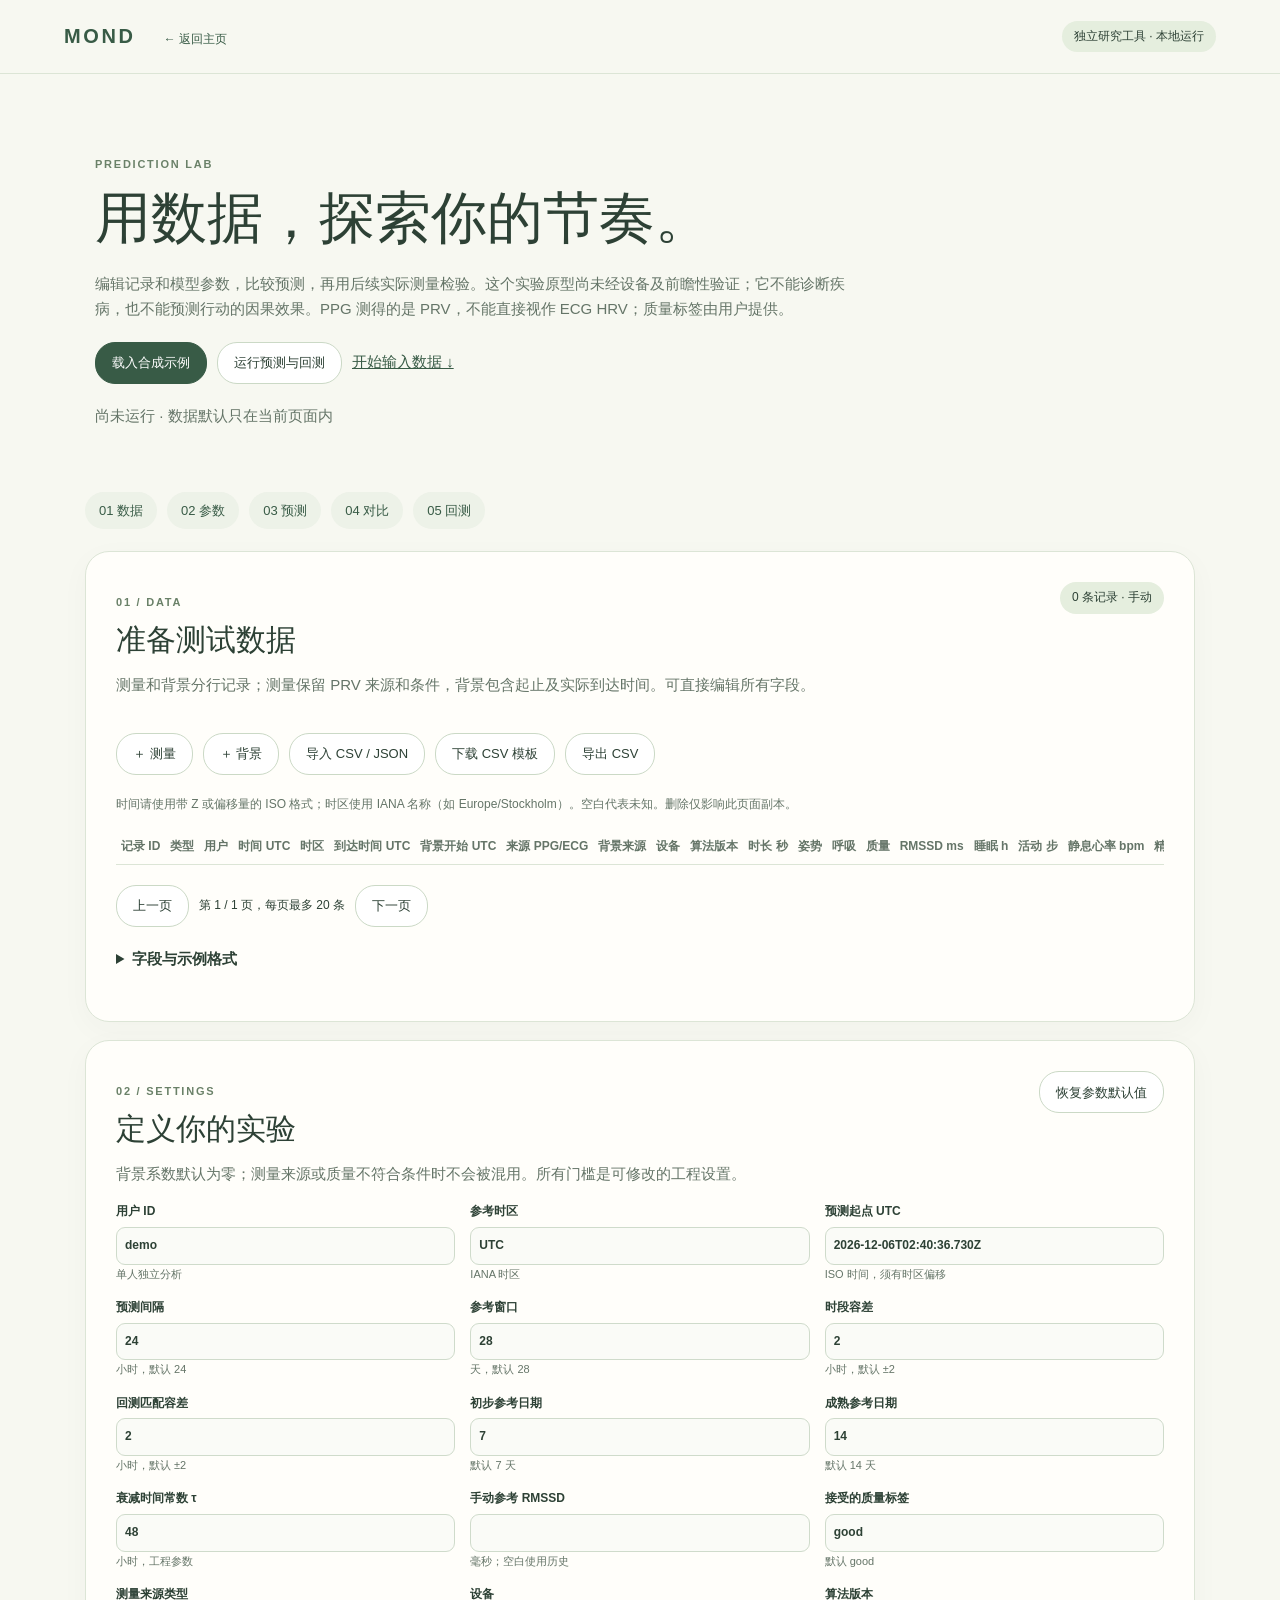
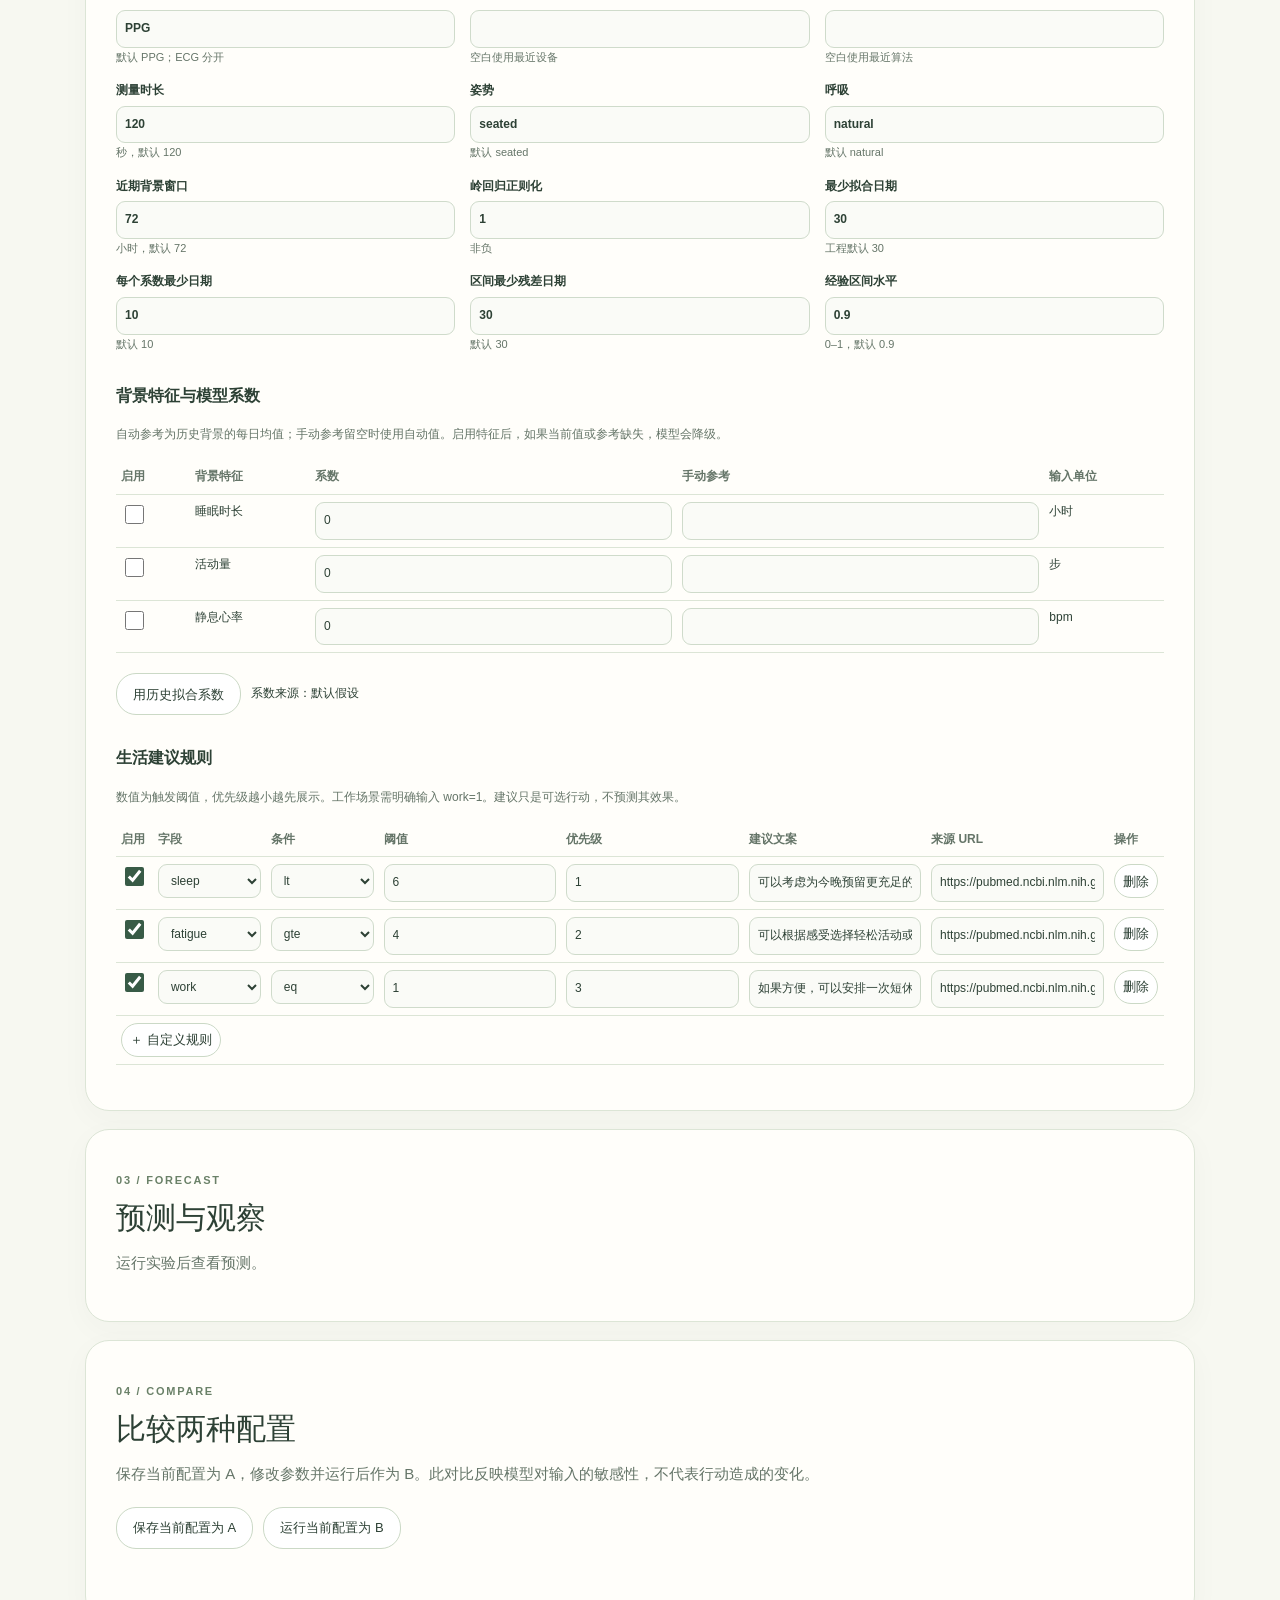
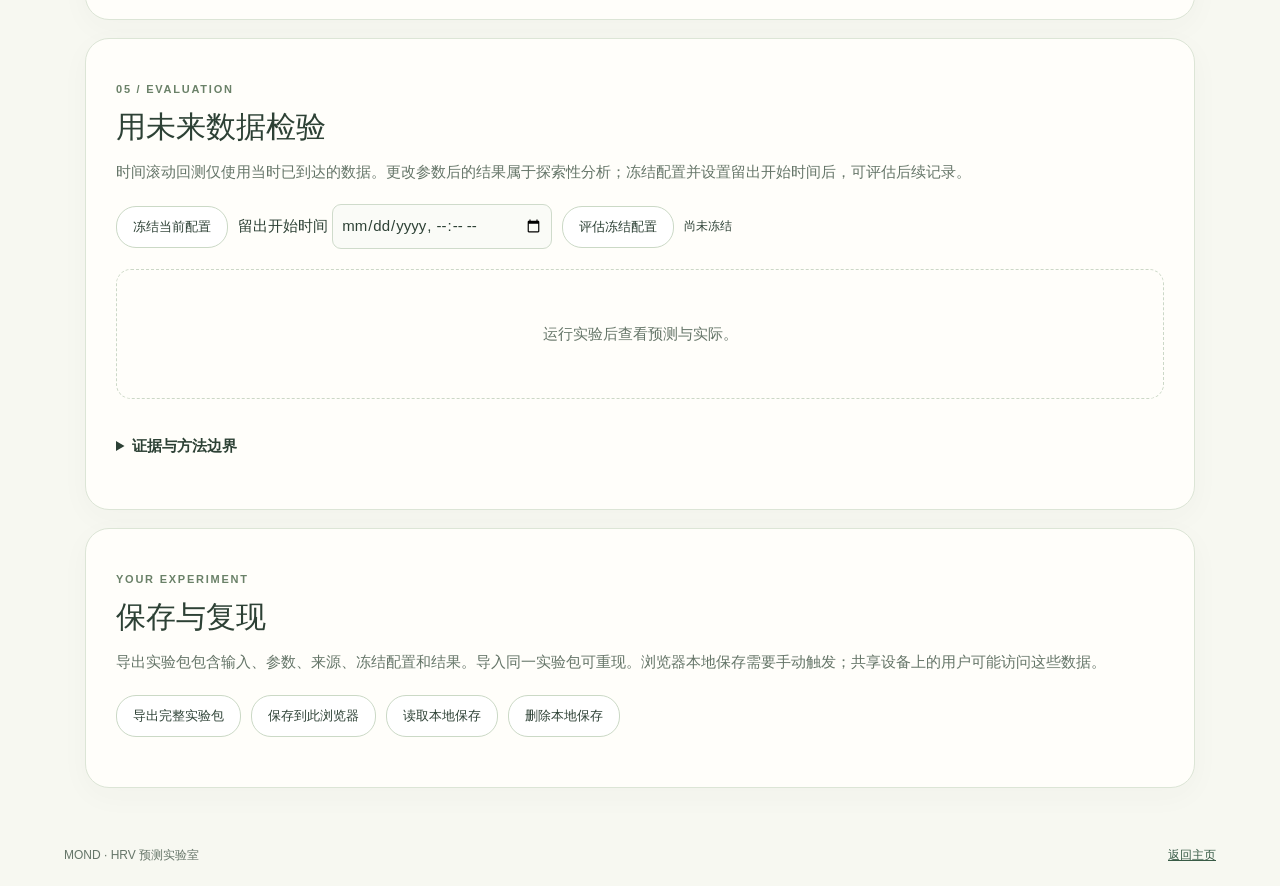
==== prediction-lab.html @ 787aa173 "Add standalone HRV prediction lab" ====
<!DOCTYPE html>
<html lang="zh-CN">
  <head>
    <meta charset="utf-8" />
    <meta name="viewport" content="width=device-width,initial-scale=1" />
    <meta name="theme-color" content="#f7f8f1" />
    <title>MOND · HRV 预测实验室</title>
    <link rel="stylesheet" href="./prediction-lab/lab.css" />
    <script defer src="./prediction-lab/engine.js"></script>
    <script defer src="./prediction-lab/lab.js"></script>
  </head>
  <body>
    <header>
      <a href="./index.html" class="brand">MOND <span>← 返回主页</span></a
      ><span class="tag">独立研究工具 · 本地运行</span>
    </header>
    <main>
      <section class="intro">
        <p class="eyebrow">PREDICTION LAB</p>
        <h1>用数据，探索你的节奏。</h1>
        <p>
          编辑记录和模型参数，比较预测，再用后续实际测量检验。这个实验原型尚未经设备及前瞻性验证；它不能诊断疾病，也不能预测行动的因果效果。PPG
          测得的是 PRV，不能直接视作 ECG HRV；质量标签由用户提供。
        </p>
        <div class="actions">
          <button id="demo" class="primary">载入合成示例</button
          ><button id="run">运行预测与回测</button
          ><a href="#data">开始输入数据 ↓</a>
        </div>
        <p id="status" role="status" aria-live="polite">
          尚未运行 · 数据默认只在当前页面内
        </p>
      </section>
      <nav class="tabs" aria-label="页面导航">
        <a href="#data">01 数据</a><a href="#settings">02 参数</a
        ><a href="#prediction">03 预测</a><a href="#compare">04 对比</a
        ><a href="#evaluation">05 回测</a>
      </nav>
      <section class="card" id="data">
        <div class="heading">
          <div>
            <p class="eyebrow">01 / DATA</p>
            <h2>准备测试数据</h2>
            <p>
              测量和背景分行记录；测量保留 PRV
              来源和条件，背景包含起止及实际到达时间。可直接编辑所有字段。
            </p>
          </div>
          <span id="data-count" class="badge">0 条记录</span>
        </div>
        <div class="actions">
          <button id="add-measurement">＋ 测量</button
          ><button id="add-context">＋ 背景</button
          ><label class="button" for="import">导入 CSV / JSON</label
          ><input
            id="import"
            type="file"
            accept=".csv,.json,application/json,text/csv"
            hidden
          /><button id="template">下载 CSV 模板</button
          ><button id="export-csv">导出 CSV</button>
        </div>
        <p class="hint">
          时间请使用带 Z 或偏移量的 ISO 格式；时区使用 IANA 名称（如
          Europe/Stockholm）。空白代表未知。删除仅影响此页面副本。
        </p>
        <div class="table-wrap"><table id="data-table"></table></div>
        <div id="table-nav" class="actions" aria-label="数据分页"></div>
        <details>
          <summary>字段与示例格式</summary>
          <p>
            type 为 measurement 或 context。modality 标识 PPG 或 ECG；source
            标识背景来源。time 为测量时间或背景结束时间；start
            为背景开始时间；arrival 为可用时间。sleep 单位小时，activity
            单位步数，rhr 单位 bpm，energy、fatigue 为 1–5，work：1 是工作、0
            不是；diet：用户明确记录的饮食背景，1 有、0
            无。设备与算法必须准确标识，quality 默认 good。
          </p>
        </details>
        <div id="data-errors" class="error" role="alert"></div>
      </section>
      <section class="card" id="settings">
        <div class="heading">
          <div>
            <p class="eyebrow">02 / SETTINGS</p>
            <h2>定义你的实验</h2>
            <p>
              背景系数默认为零；测量来源或质量不符合条件时不会被混用。所有门槛是可修改的工程设置。
            </p>
          </div>
          <button id="reset">恢复参数默认值</button>
        </div>
        <div id="config-fields" class="form-grid"></div>
        <h3>背景特征与模型系数</h3>
        <p class="hint">
          自动参考为历史背景的每日均值；手动参考留空时使用自动值。启用特征后，如果当前值或参考缺失，模型会降级。
        </p>
        <div class="table-wrap"><table id="features"></table></div>
        <div class="actions">
          <button id="fit">用历史拟合系数</button
          ><span id="fit-status" class="hint">系数来源：默认假设</span>
        </div>
        <h3>生活建议规则</h3>
        <p class="hint">
          数值为触发阈值，优先级越小越先展示。工作场景需明确输入
          work=1。建议只是可选行动，不预测其效果。
        </p>
        <div class="table-wrap"><table id="rules"></table></div>
      </section>
      <section class="card" id="prediction">
        <p class="eyebrow">03 / FORECAST</p>
        <h2>预测与观察</h2>
        <p id="forecast-empty">运行实验后查看预测。</p>
        <div id="forecast" hidden>
          <div id="forecast-cards" class="metrics"></div>
          <p id="forecast-info"></p>
          <div id="contributions"></div>
          <div class="notice">
            <strong>此刻可以尝试</strong>
            <p id="advice"></p>
            <p id="advice-evidence" class="hint"></p>
          </div>
        </div>
      </section>
      <section class="card" id="compare">
        <p class="eyebrow">04 / COMPARE</p>
        <h2>比较两种配置</h2>
        <p>
          保存当前配置为 A，修改参数并运行后作为
          B。此对比反映模型对输入的敏感性，不代表行动造成的变化。
        </p>
        <div class="actions">
          <button id="save-a">保存当前配置为 A</button
          ><button id="compare-b">运行当前配置为 B</button>
        </div>
        <div id="compare-result" class="metrics"></div>
      </section>
      <section class="card" id="evaluation">
        <p class="eyebrow">05 / EVALUATION</p>
        <h2>用未来数据检验</h2>
        <p>
          时间滚动回测仅使用当时已到达的数据。更改参数后的结果属于探索性分析；冻结配置并设置留出开始时间后，可评估后续记录。
        </p>
        <div class="actions">
          <button id="freeze">冻结当前配置</button
          ><label
            >留出开始时间 <input id="holdout" type="datetime-local" /></label
          ><button id="holdout-run">评估冻结配置</button
          ><span id="freeze-status" class="hint">尚未冻结</span>
        </div>
        <div id="chart" class="chart-empty">运行实验后查看预测与实际。</div>
        <div id="metrics" class="table-wrap"></div>
        <p id="evaluation-info" class="hint"></p>
        <details>
          <summary>证据与方法边界</summary>
          <p>
            页面实现连续时间衰减自回归实验模型，而非已验证的分层世界模型；默认系数不是文献效应量。预测区间来自此前的样本外残差，不保证覆盖率。主动测量与测量误差可能影响结果；合成数据不能证明有效性。
          </p>
          <p>
            <a href="https://github.com/im-ethz/flirt">FLIRT 特征提取</a> ·
            <a href="https://github.com/nijianmo/fit-rec">FitRec 运动心率</a> ·
            <a
              href="https://github.com/StatisticalReinforcementLearningLab/HeartstepsV1Code"
              >HeartSteps 行动试验</a
            >
            · <a href="https://arxiv.org/abs/2608.15309">生理世界模型框架</a> ·
            <a href="https://pubmed.ncbi.nlm.nih.gov/42833133/">个体睡眠研究</a>
          </p>
        </details>
      </section>
      <section class="card">
        <p class="eyebrow">YOUR EXPERIMENT</p>
        <h2>保存与复现</h2>
        <p>
          导出实验包包含输入、参数、来源、冻结配置和结果。导入同一实验包可重现。浏览器本地保存需要手动触发；共享设备上的用户可能访问这些数据。
        </p>
        <div class="actions">
          <button id="export">导出完整实验包</button
          ><button id="save-local">保存到此浏览器</button
          ><button id="load-local">读取本地保存</button
          ><button id="clear-local">删除本地保存</button>
        </div>
      </section>
    </main>
    <footer>MOND · HRV 预测实验室 <a href="./index.html">返回主页</a></footer>
  </body>
</html>
---- prediction-lab/lab.css ----
:root {
  --ink: #2d4135;
  --muted: #657568;
  --line: #dce5d6;
  --sage: #e5eede;
  --paper: #fffefa;
  --bg: #f7f8f1;
  --green: #385b46;
}
* {
  box-sizing: border-box;
}
html {
  scroll-behavior: smooth;
}
body {
  margin: 0;
  background: var(--bg);
  font: 15px/1.65 -apple-system, BlinkMacSystemFont, "Noto Sans SC", sans-serif;
  color: var(--ink);
}
header,
footer {
  display: flex;
  justify-content: space-between;
  align-items: center;
  padding: 20px max(5vw, 20px);
  gap: 15px;
}
header {
  border-bottom: 1px solid var(--line);
}
a {
  color: var(--green);
}
.brand {
  text-decoration: none;
  font-size: 20px;
  letter-spacing: 0.13em;
  font-weight: 700;
}
.brand span {
  font-size: 12px;
  letter-spacing: 0;
  font-weight: 400;
  margin-left: 20px;
}
.tag,
.badge {
  background: var(--sage);
  border-radius: 30px;
  padding: 6px 12px;
  font-size: 12px;
}
main {
  max-width: 1150px;
  margin: auto;
  padding: 20px;
}
.intro {
  padding: 50px 10px 38px;
  max-width: 780px;
}
.eyebrow {
  font-size: 11px;
  letter-spacing: 0.16em;
  font-weight: 700;
  color: #6a8168;
}
h1,
h2 {
  font-family: Georgia, "Songti SC", serif;
  font-weight: 400;
  line-height: 1.2;
}
h1 {
  font-size: clamp(34px, 6vw, 56px);
  margin: 12px 0 20px;
}
h2 {
  font-size: 30px;
  margin: 4px 0 12px;
}
h3 {
  font-size: 16px;
  margin-top: 30px;
}
p {
  color: var(--muted);
}
.actions {
  display: flex;
  align-items: center;
  gap: 10px;
  flex-wrap: wrap;
  margin: 20px 0;
}
button,
.button {
  cursor: pointer;
  border: 1px solid #cbd9c6;
  background: #fff;
  color: var(--ink);
  border-radius: 20px;
  padding: 9px 16px;
  font: inherit;
  font-size: 13px;
  min-height: 42px;
}
button:hover,
.button:hover {
  background: var(--sage);
}
button.primary {
  background: var(--green);
  color: white;
  border-color: var(--green);
}
button:focus-visible,
input:focus-visible,
select:focus-visible,
textarea:focus-visible,
a:focus-visible {
  outline: 3px solid #739a72;
  outline-offset: 2px;
}
.tabs {
  display: flex;
  gap: 10px;
  overflow: auto;
  padding: 10px 0 22px;
}
.tabs a {
  white-space: nowrap;
  text-decoration: none;
  padding: 8px 14px;
  background: #edf2e8;
  border-radius: 20px;
  font-size: 13px;
}
.card {
  background: var(--paper);
  border: 1px solid var(--line);
  border-radius: 24px;
  padding: 30px;
  margin-bottom: 18px;
  box-shadow: 0 8px 30px #304b3508;
}
.heading {
  display: flex;
  justify-content: space-between;
  gap: 15px;
  align-items: start;
}
.form-grid {
  display: grid;
  grid-template-columns: repeat(3, minmax(0, 1fr));
  gap: 15px;
}
.form-grid label {
  display: block;
  font-size: 12px;
  font-weight: 600;
}
.form-grid small {
  display: block;
  font-size: 11px;
  color: var(--muted);
  font-weight: 400;
}
.form-grid input,
.form-grid select {
  display: block;
  width: 100%;
  margin-top: 5px;
}
input,
select,
textarea {
  font: inherit;
  color: var(--ink);
  background: #fafbf7;
  border: 1px solid #cfdbcb;
  border-radius: 9px;
  padding: 8px;
}
input[type="checkbox"] {
  width: 19px;
  height: 19px;
  accent-color: var(--green);
}
.hint {
  font-size: 12px;
}
.error {
  color: #a3472d;
  white-space: pre-wrap;
}
.table-wrap {
  overflow: auto;
  max-width: 100%;
  margin: 15px 0;
}
table {
  border-collapse: collapse;
  width: 100%;
  font-size: 12px;
}
th {
  text-align: left;
  white-space: nowrap;
  color: var(--muted);
}
th,
td {
  border-bottom: 1px solid var(--line);
  padding: 7px 5px;
  vertical-align: top;
}
td input:not([type="checkbox"]),
td select {
  min-width: 100px;
  width: 100%;
  font-size: 12px;
}
#data-table input {
  min-width: 120px;
}
#data-table input[data-field="time"],
#data-table input[data-field="arrival"],
#data-table input[data-field="start"] {
  min-width: 185px;
}
td button {
  min-height: 34px;
  padding: 4px 8px;
}
.metrics {
  display: grid;
  grid-template-columns: repeat(auto-fit, minmax(170px, 1fr));
  gap: 12px;
  margin: 20px 0;
}
.metric,
.notice {
  padding: 18px;
  border-radius: 16px;
  background: #f0f5eb;
}
.metric strong {
  display: block;
  font-size: 23px;
  font-weight: 500;
}
.metric small {
  color: var(--muted);
}
.notice {
  background: #f4f0e7;
  margin-top: 20px;
}
.notice p {
  margin: 8px 0;
}
.chart-empty {
  min-height: 130px;
  border: 1px dashed #ccd8c7;
  border-radius: 15px;
  display: grid;
  place-items: center;
  padding: 18px;
  color: var(--muted);
  overflow: auto;
}
.chart-empty svg {
  width: 100%;
  min-width: 500px;
  max-height: 270px;
}
.chart-empty text {
  font-size: 11px;
  fill: #657568;
}
details {
  margin: 20px 0;
}
summary {
  cursor: pointer;
  font-weight: 600;
}
footer {
  font-size: 12px;
  color: var(--muted);
}
@media (max-width: 700px) {
  main {
    padding: 12px;
  }
  .intro {
    padding: 32px 8px;
  }
  .card {
    padding: 21px;
    border-radius: 19px;
  }
  .form-grid {
    grid-template-columns: 1fr 1fr;
  }
  .heading {
    display: block;
  }
  .tag {
    font-size: 10px;
  }
  .brand span {
    display: block;
    margin: 0;
    font-size: 11px;
  }
  .metrics {
    grid-template-columns: 1fr 1fr;
  }
}
@media (max-width: 420px) {
  .form-grid,
  .metrics {
    grid-template-columns: 1fr;
  }
}

.metrics .hint {
  overflow-wrap: anywhere;
}
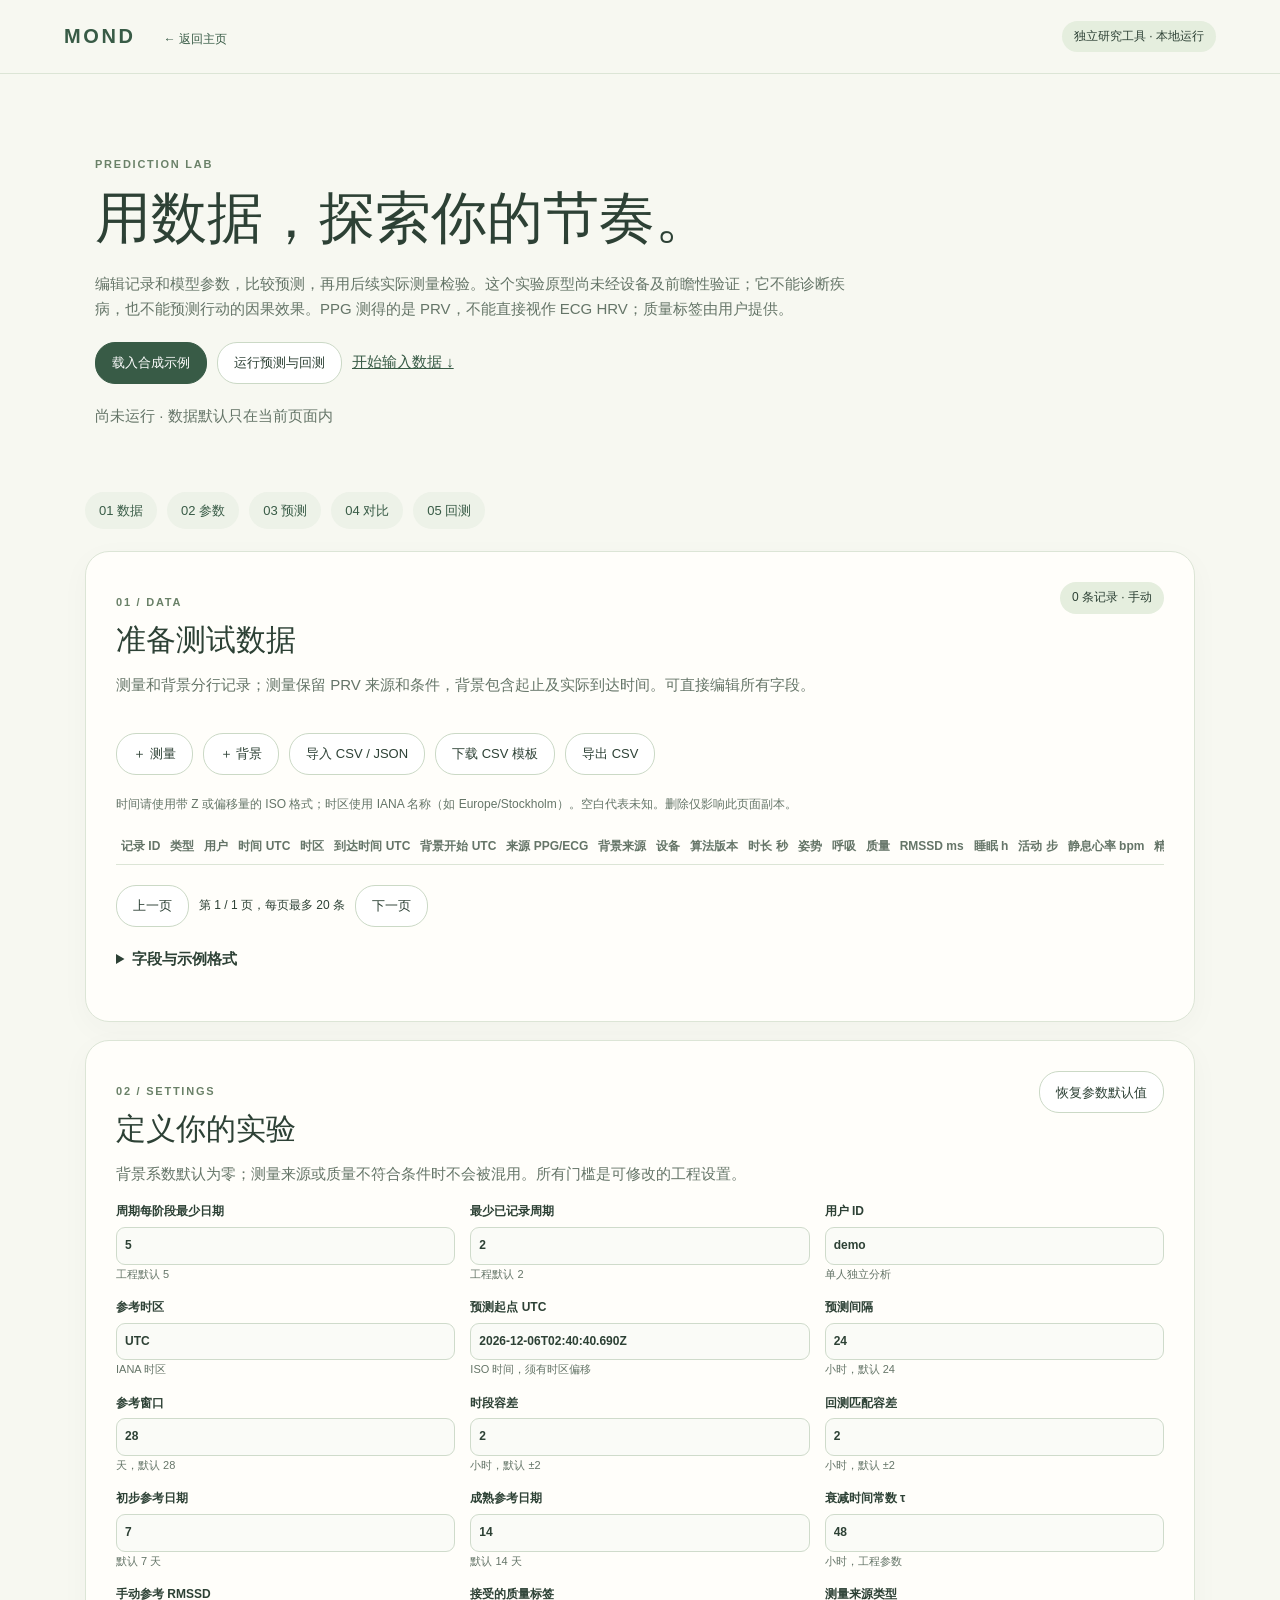
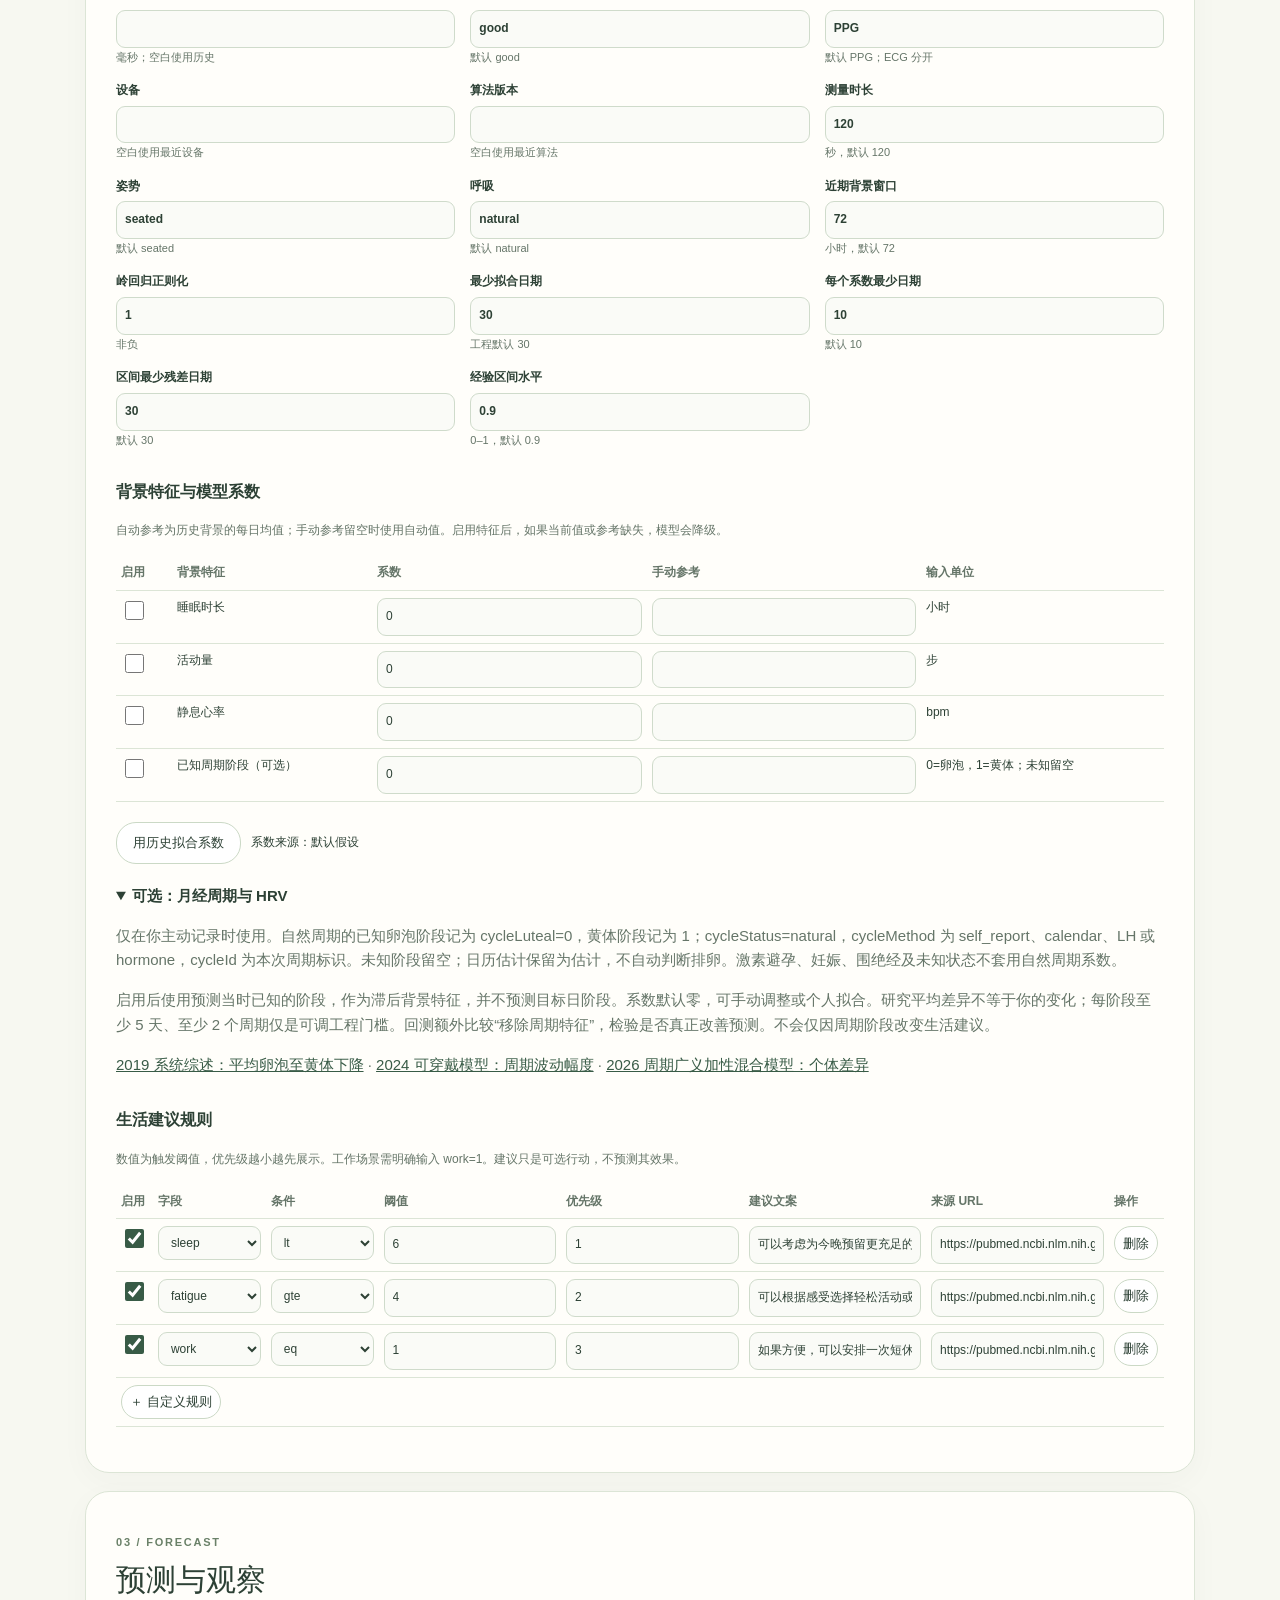
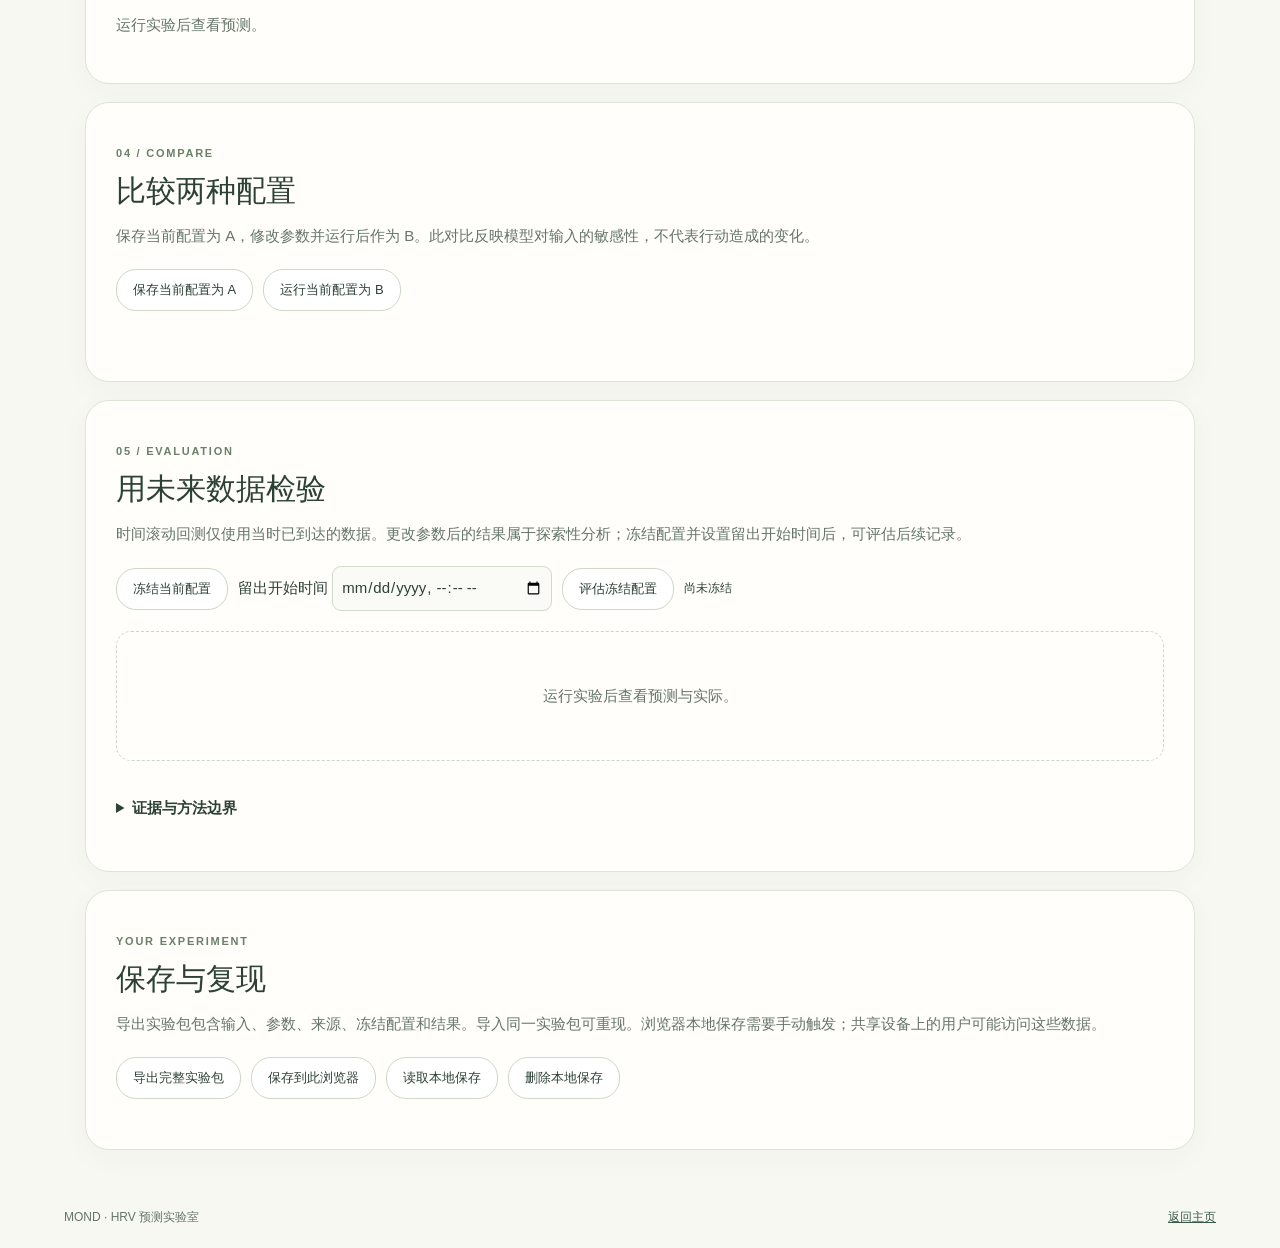
==== commit 1706709c: "Add optional menstrual-cycle context and evidence" ====
--- a/prediction-lab.html
+++ b/prediction-lab.html
@@ -100,6 +100,33 @@
           <button id="fit">用历史拟合系数</button
           ><span id="fit-status" class="hint">系数来源：默认假设</span>
         </div>
+        <details open>
+          <summary>可选：月经周期与 HRV</summary>
+          <p>
+            仅在你主动记录时使用。自然周期的已知卵泡阶段记为
+            cycleLuteal=0，黄体阶段记为 1；cycleStatus=natural，cycleMethod 为
+            self_report、calendar、LH 或 hormone，cycleId
+            为本次周期标识。未知阶段留空；日历估计保留为估计，不自动判断排卵。激素避孕、妊娠、围绝经及未知状态不套用自然周期系数。
+          </p>
+          <p>
+            启用后使用预测当时已知的阶段，作为滞后背景特征，并不预测目标日阶段。系数默认零，可手动调整或个人拟合。研究平均差异不等于你的变化；每阶段至少
+            5 天、至少 2
+            个周期仅是可调工程门槛。回测额外比较“移除周期特征”，检验是否真正改善预测。不会仅因周期阶段改变生活建议。
+          </p>
+          <p>
+            <a href="https://pmc.ncbi.nlm.nih.gov/articles/PMC6912442/"
+              >2019 系统综述：平均卵泡至黄体下降</a
+            >
+            ·
+            <a href="https://pmc.ncbi.nlm.nih.gov/articles/PMC11666598/"
+              >2024 可穿戴模型：周期波动幅度</a
+            >
+            ·
+            <a href="https://pubmed.ncbi.nlm.nih.gov/42012497/"
+              >2026 周期广义加性混合模型：个体差异</a
+            >
+          </p>
+        </details>
         <h3>生活建议规则</h3>
         <p class="hint">
           数值为触发阈值，优先级越小越先展示。工作场景需明确输入
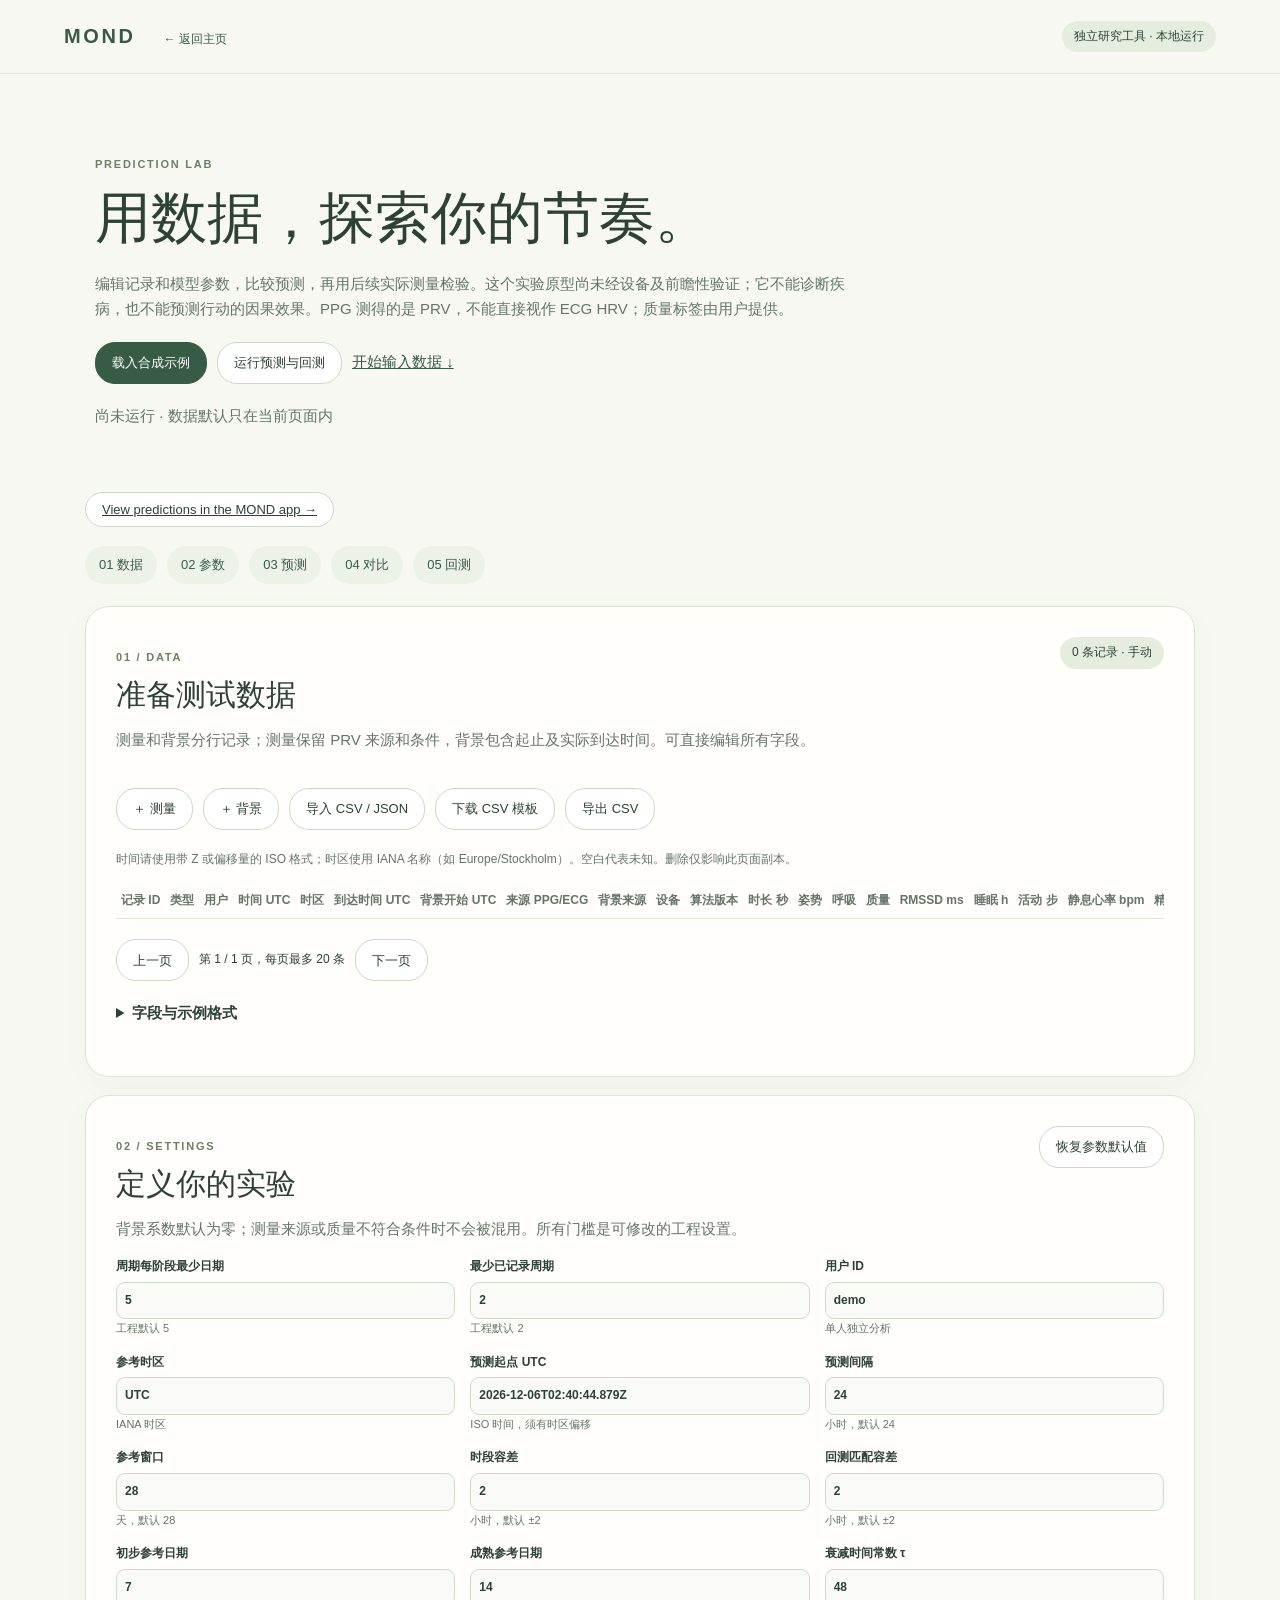
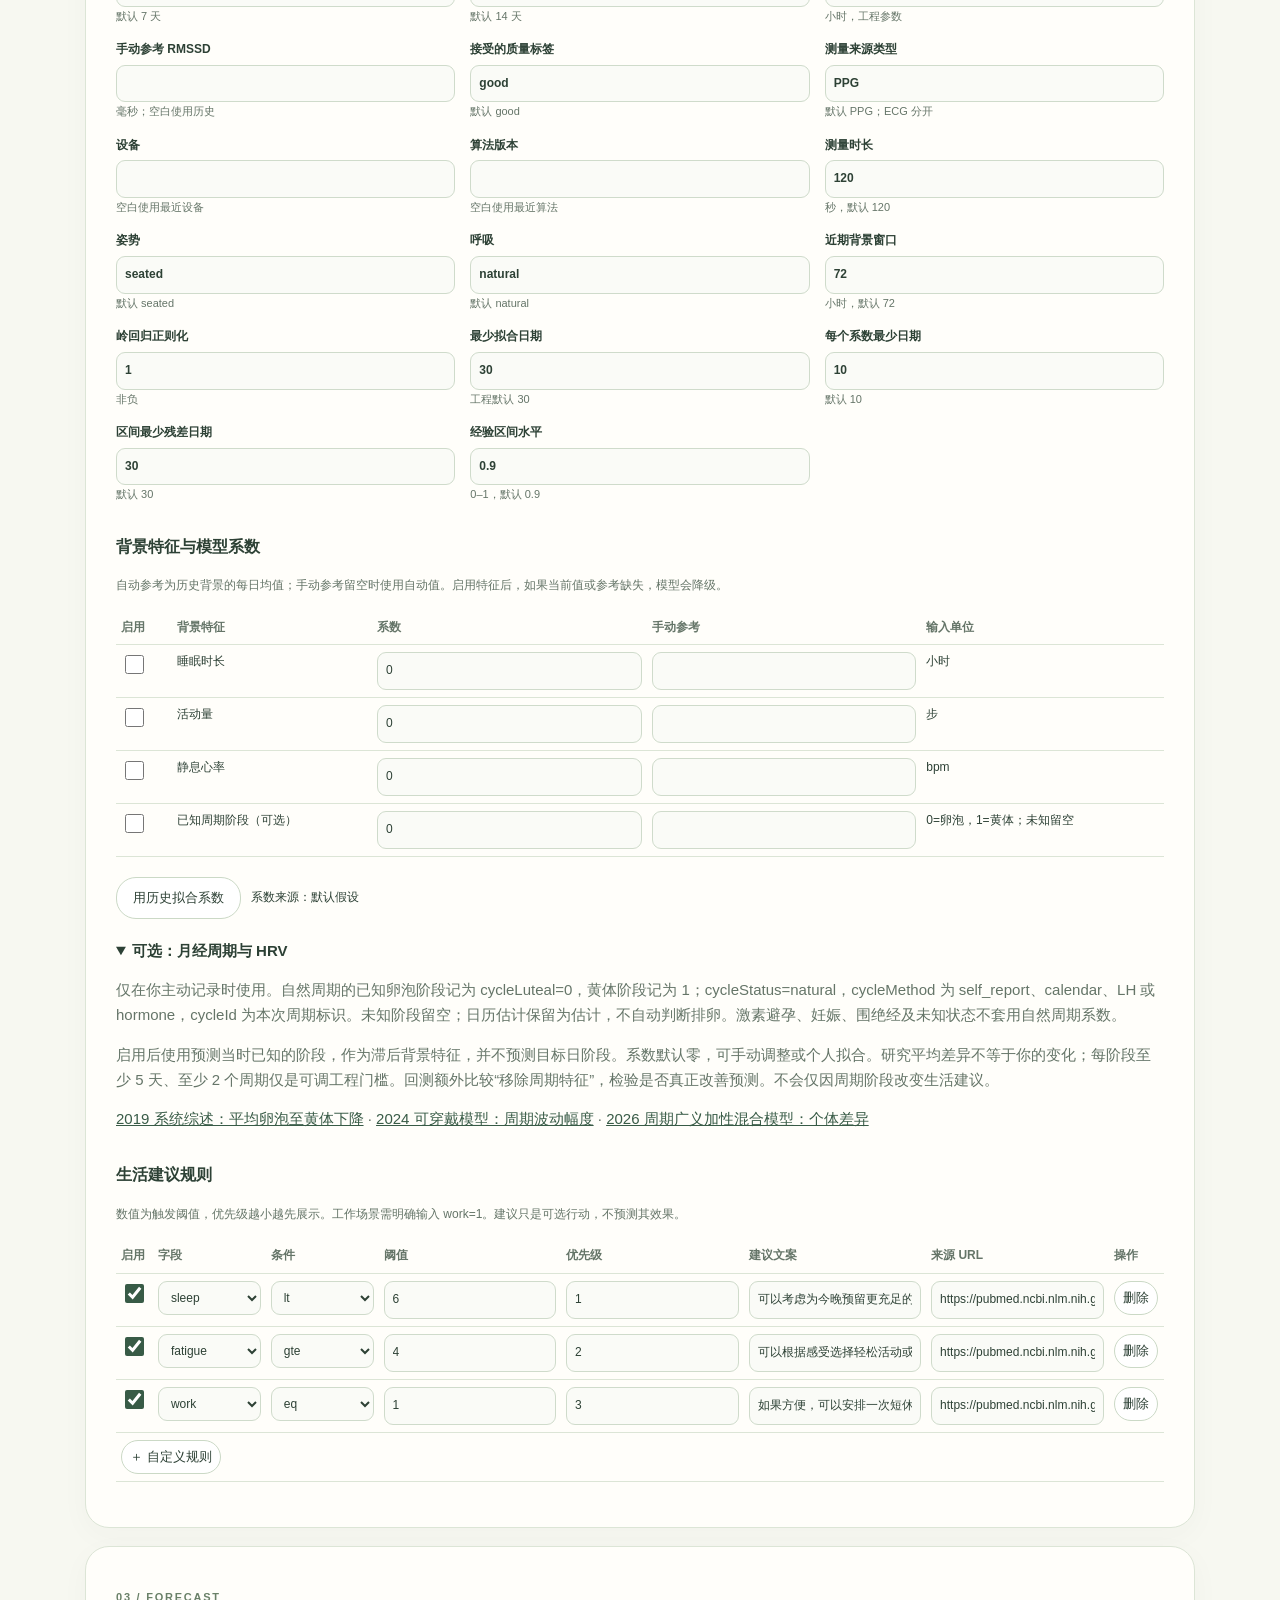
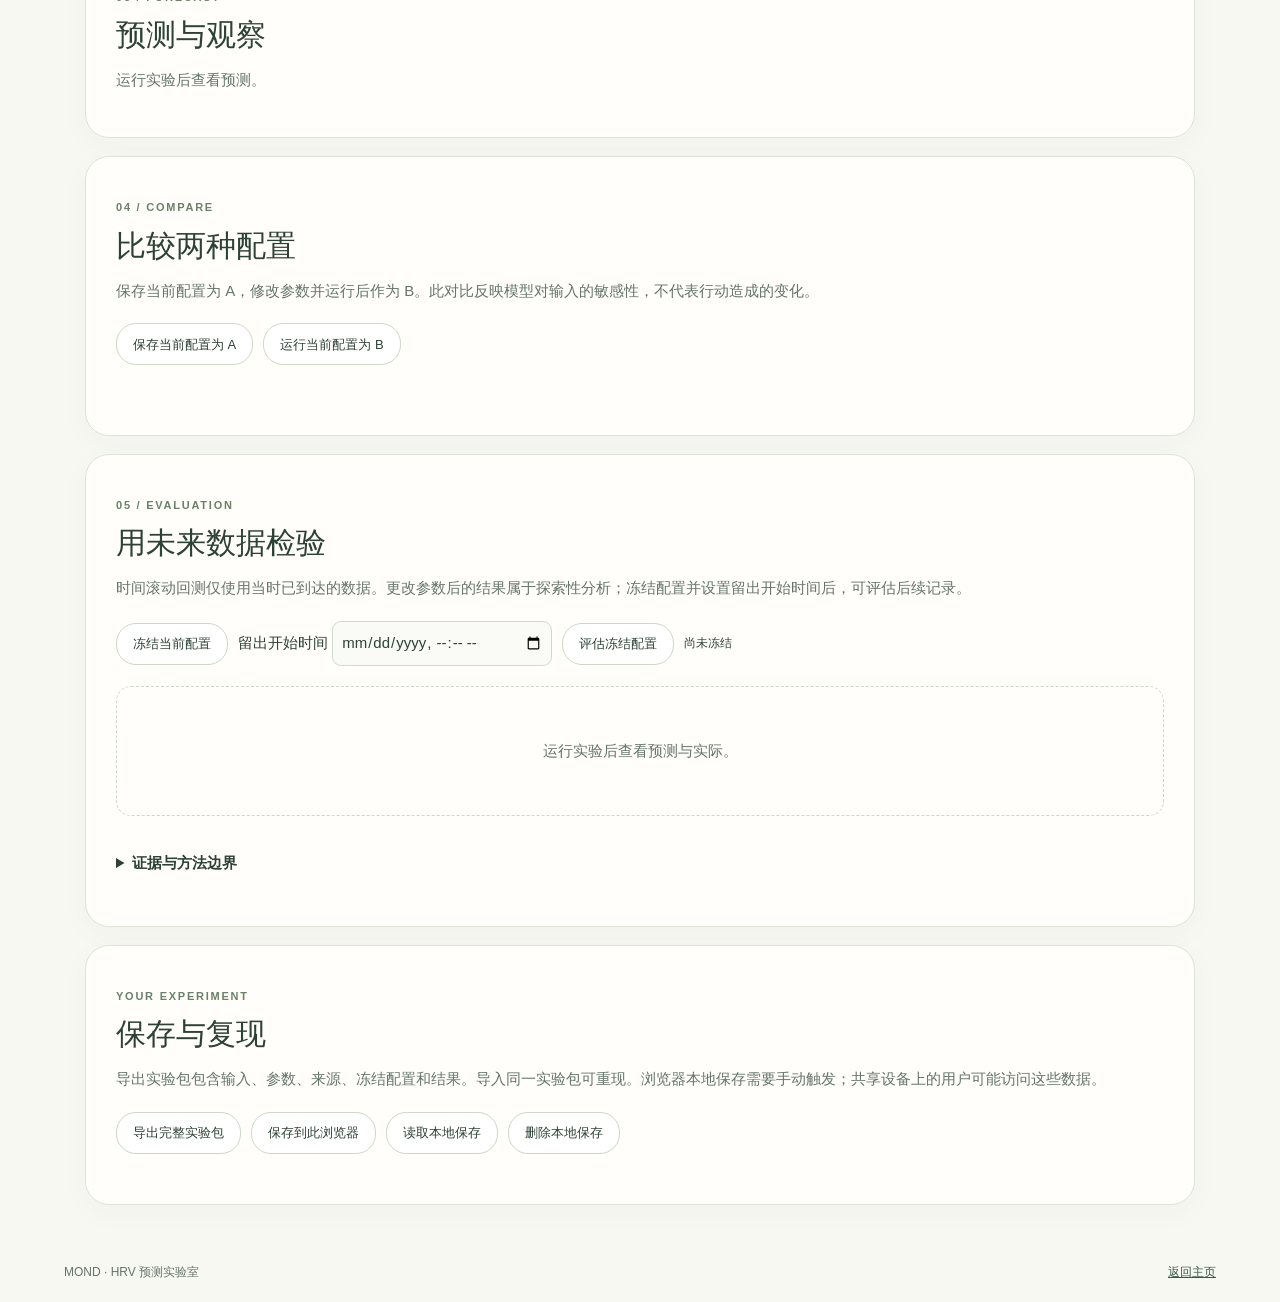
==== commit 23c498b0: "Add direct prediction navigation and app entry from lab" ====
--- a/prediction-lab.html
+++ b/prediction-lab.html
@@ -31,6 +31,11 @@
           尚未运行 · 数据默认只在当前页面内
         </p>
       </section>
+      <p>
+        <a class="button" href="./index.html#user-prediction"
+          >View predictions in the MOND app →</a
+        >
+      </p>
       <nav class="tabs" aria-label="页面导航">
         <a href="#data">01 数据</a><a href="#settings">02 参数</a
         ><a href="#prediction">03 预测</a><a href="#compare">04 对比</a
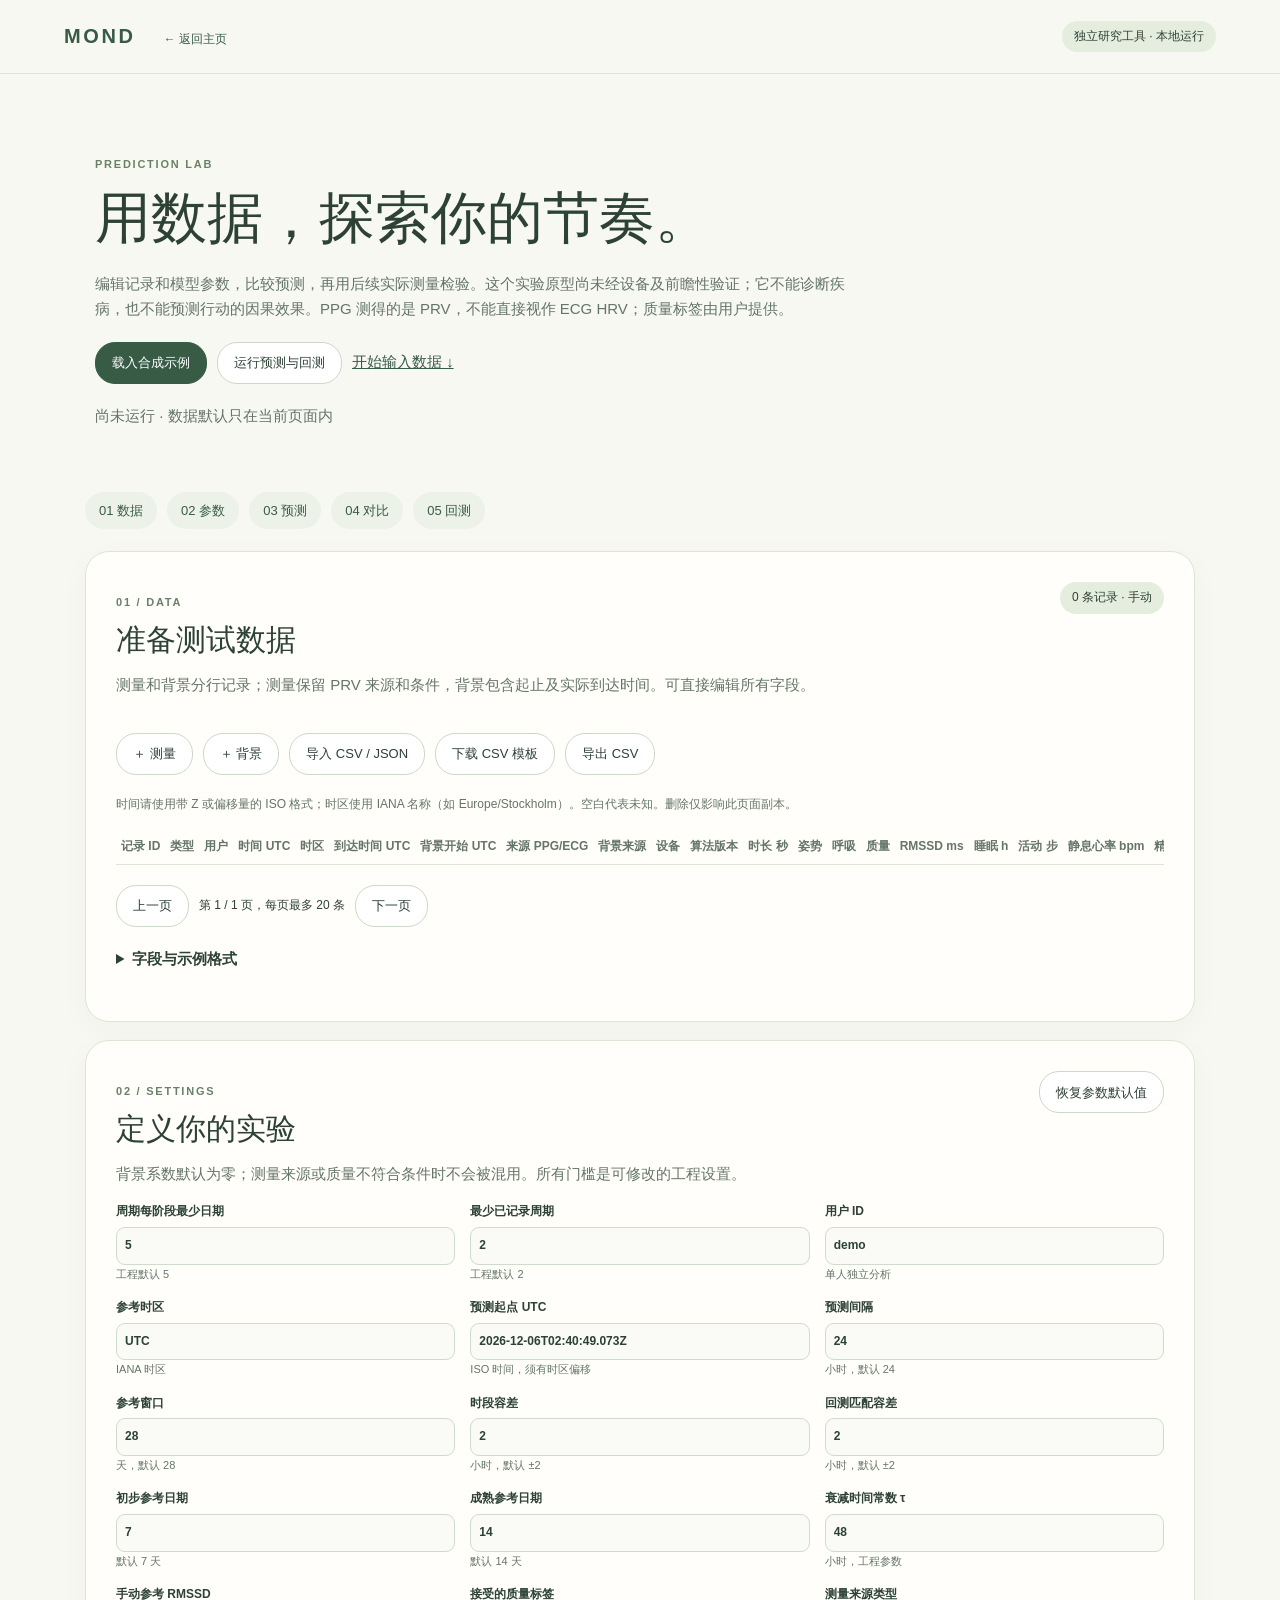
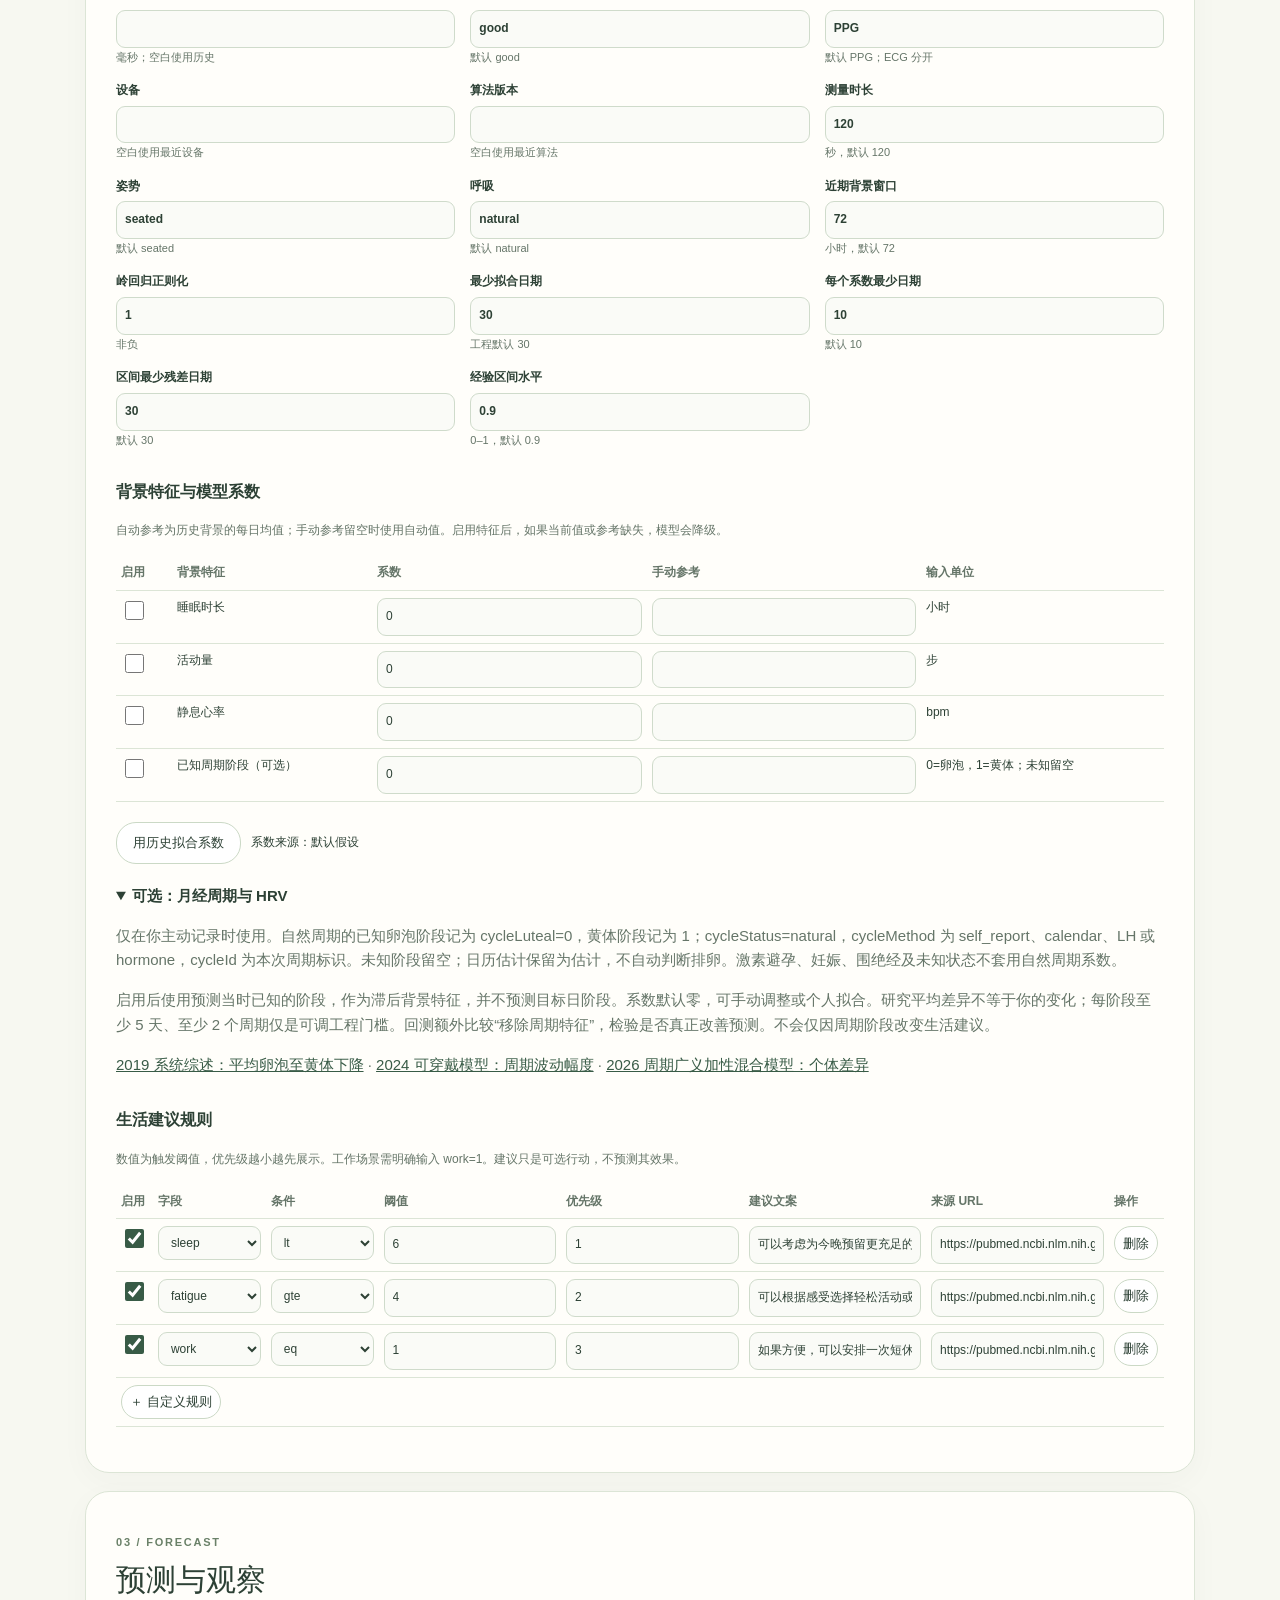
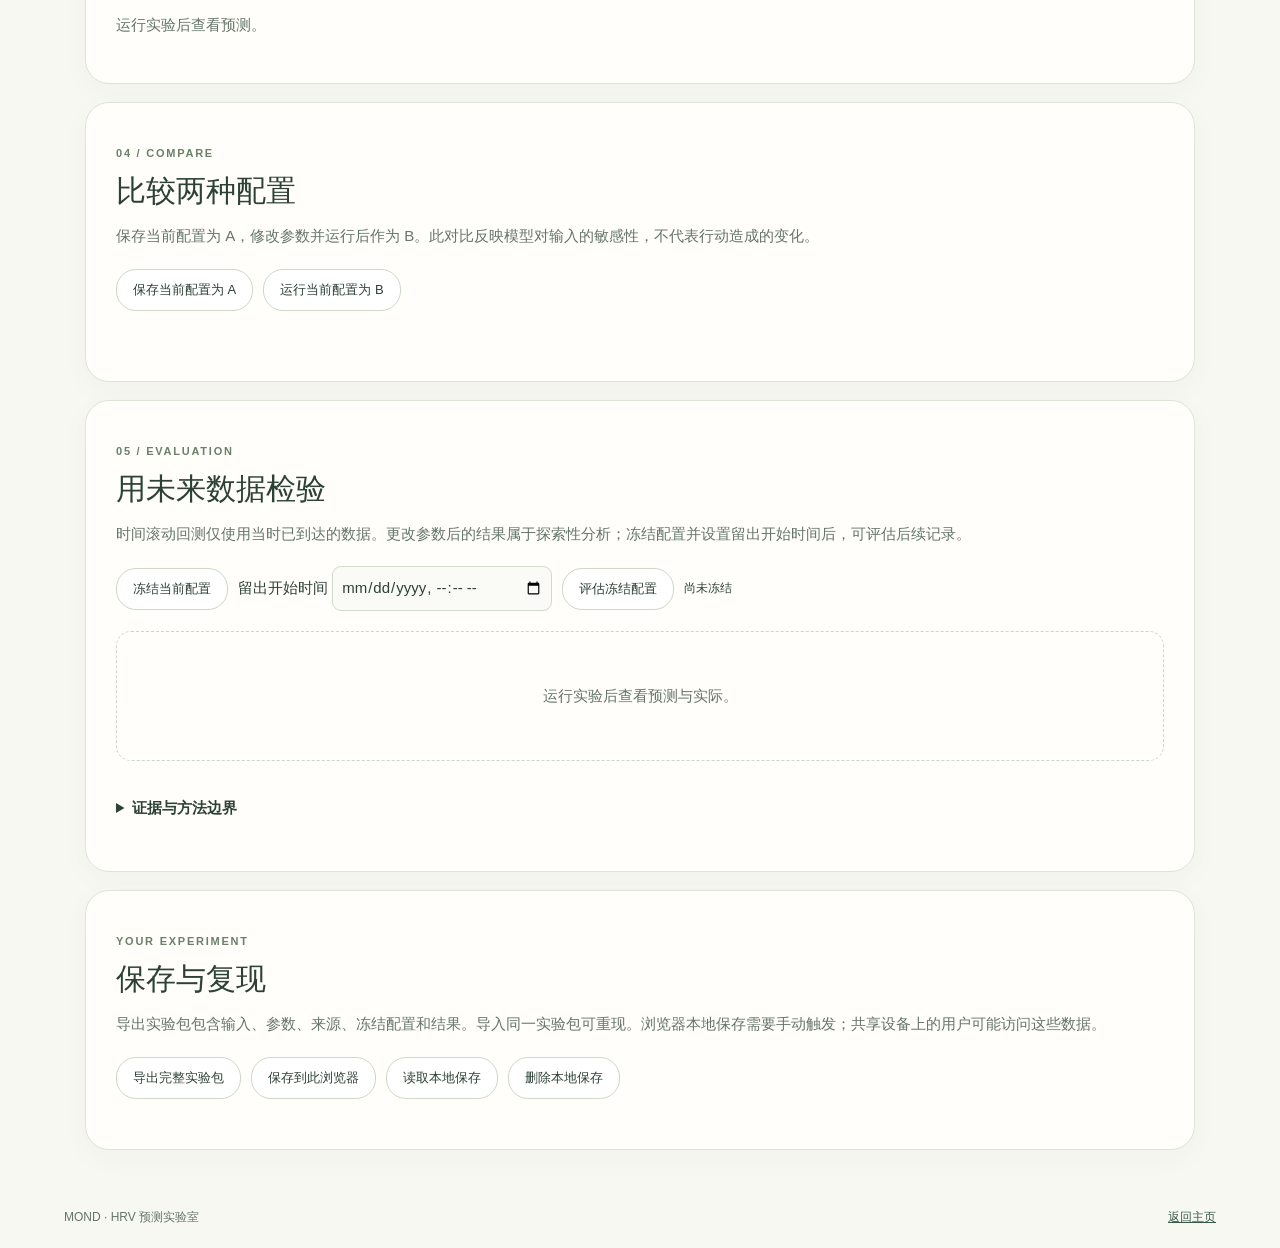
==== commit e33ba517: "Revert "Add direct prediction navigation and app entry from lab" This reverts commit 23c498b039051eb" ====
--- a/prediction-lab.html
+++ b/prediction-lab.html
@@ -31,11 +31,6 @@
           尚未运行 · 数据默认只在当前页面内
         </p>
       </section>
-      <p>
-        <a class="button" href="./index.html#user-prediction"
-          >View predictions in the MOND app →</a
-        >
-      </p>
       <nav class="tabs" aria-label="页面导航">
         <a href="#data">01 数据</a><a href="#settings">02 参数</a
         ><a href="#prediction">03 预测</a><a href="#compare">04 对比</a
